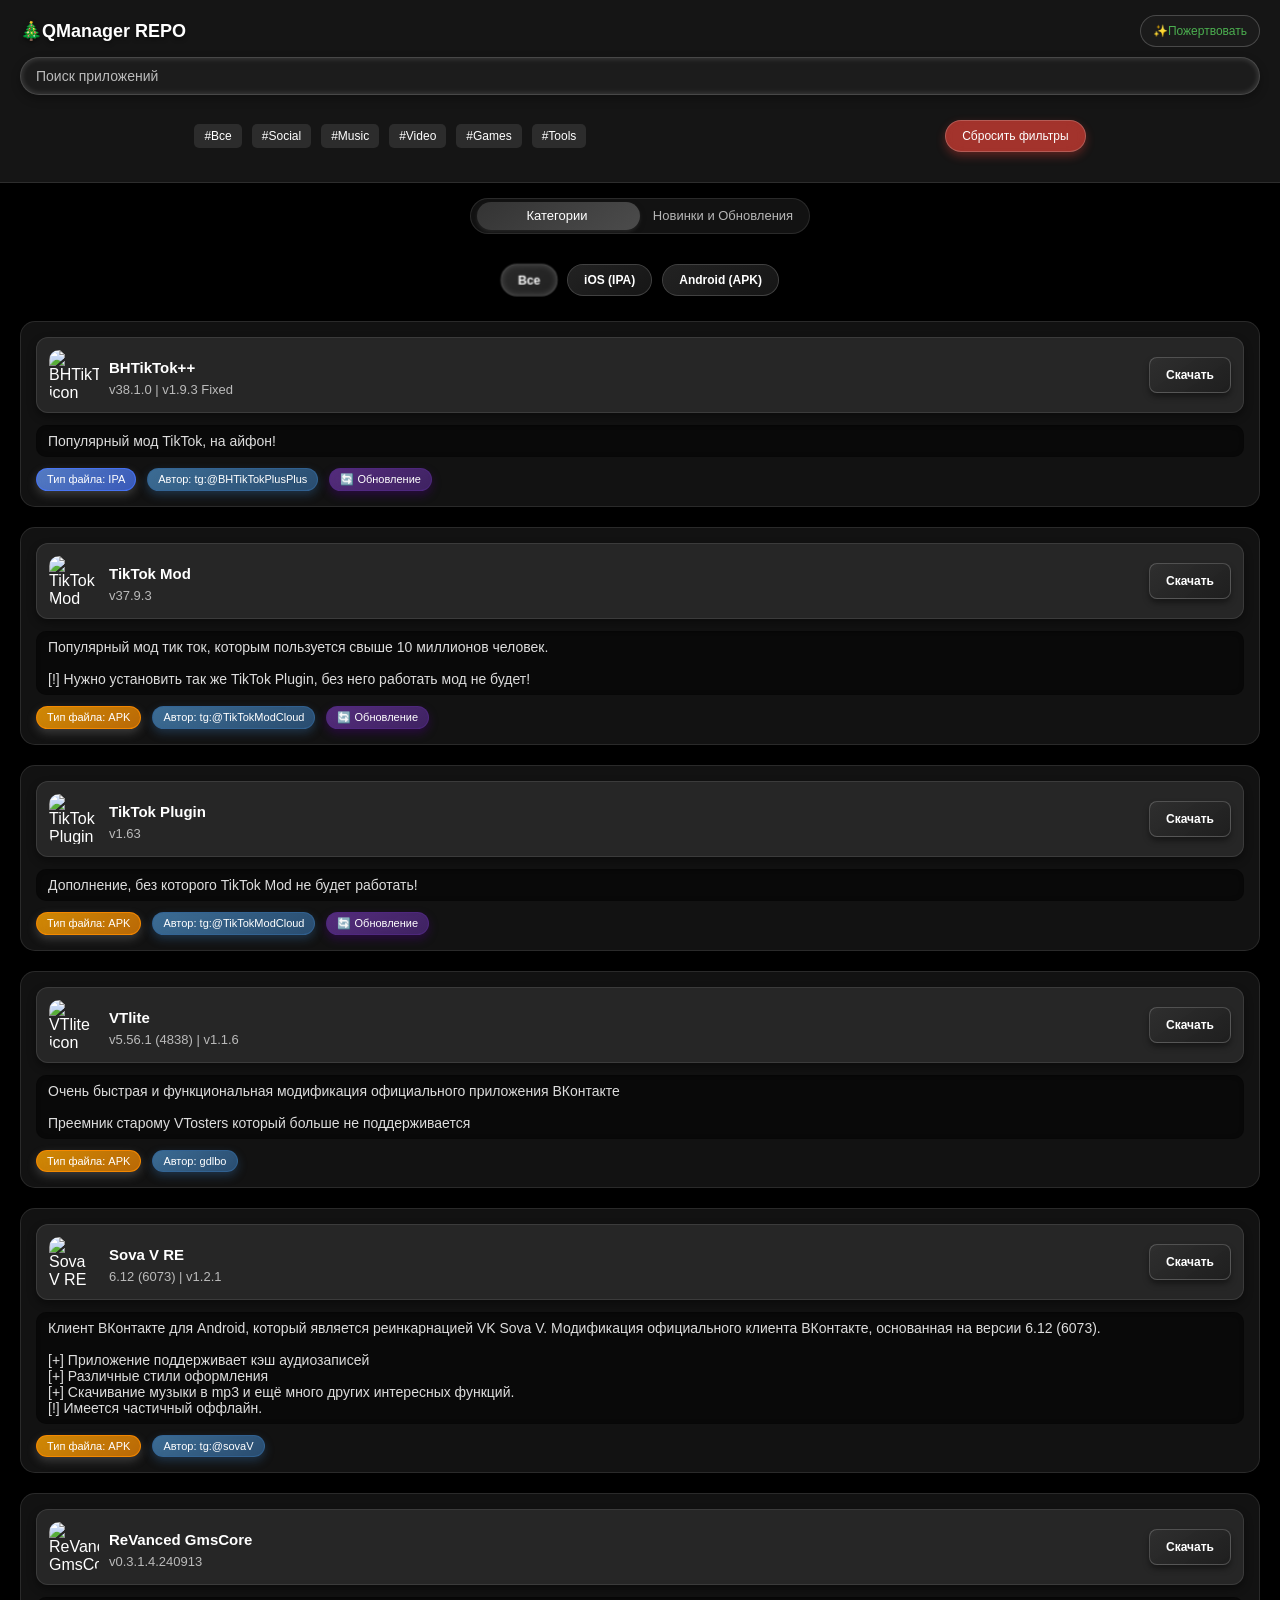
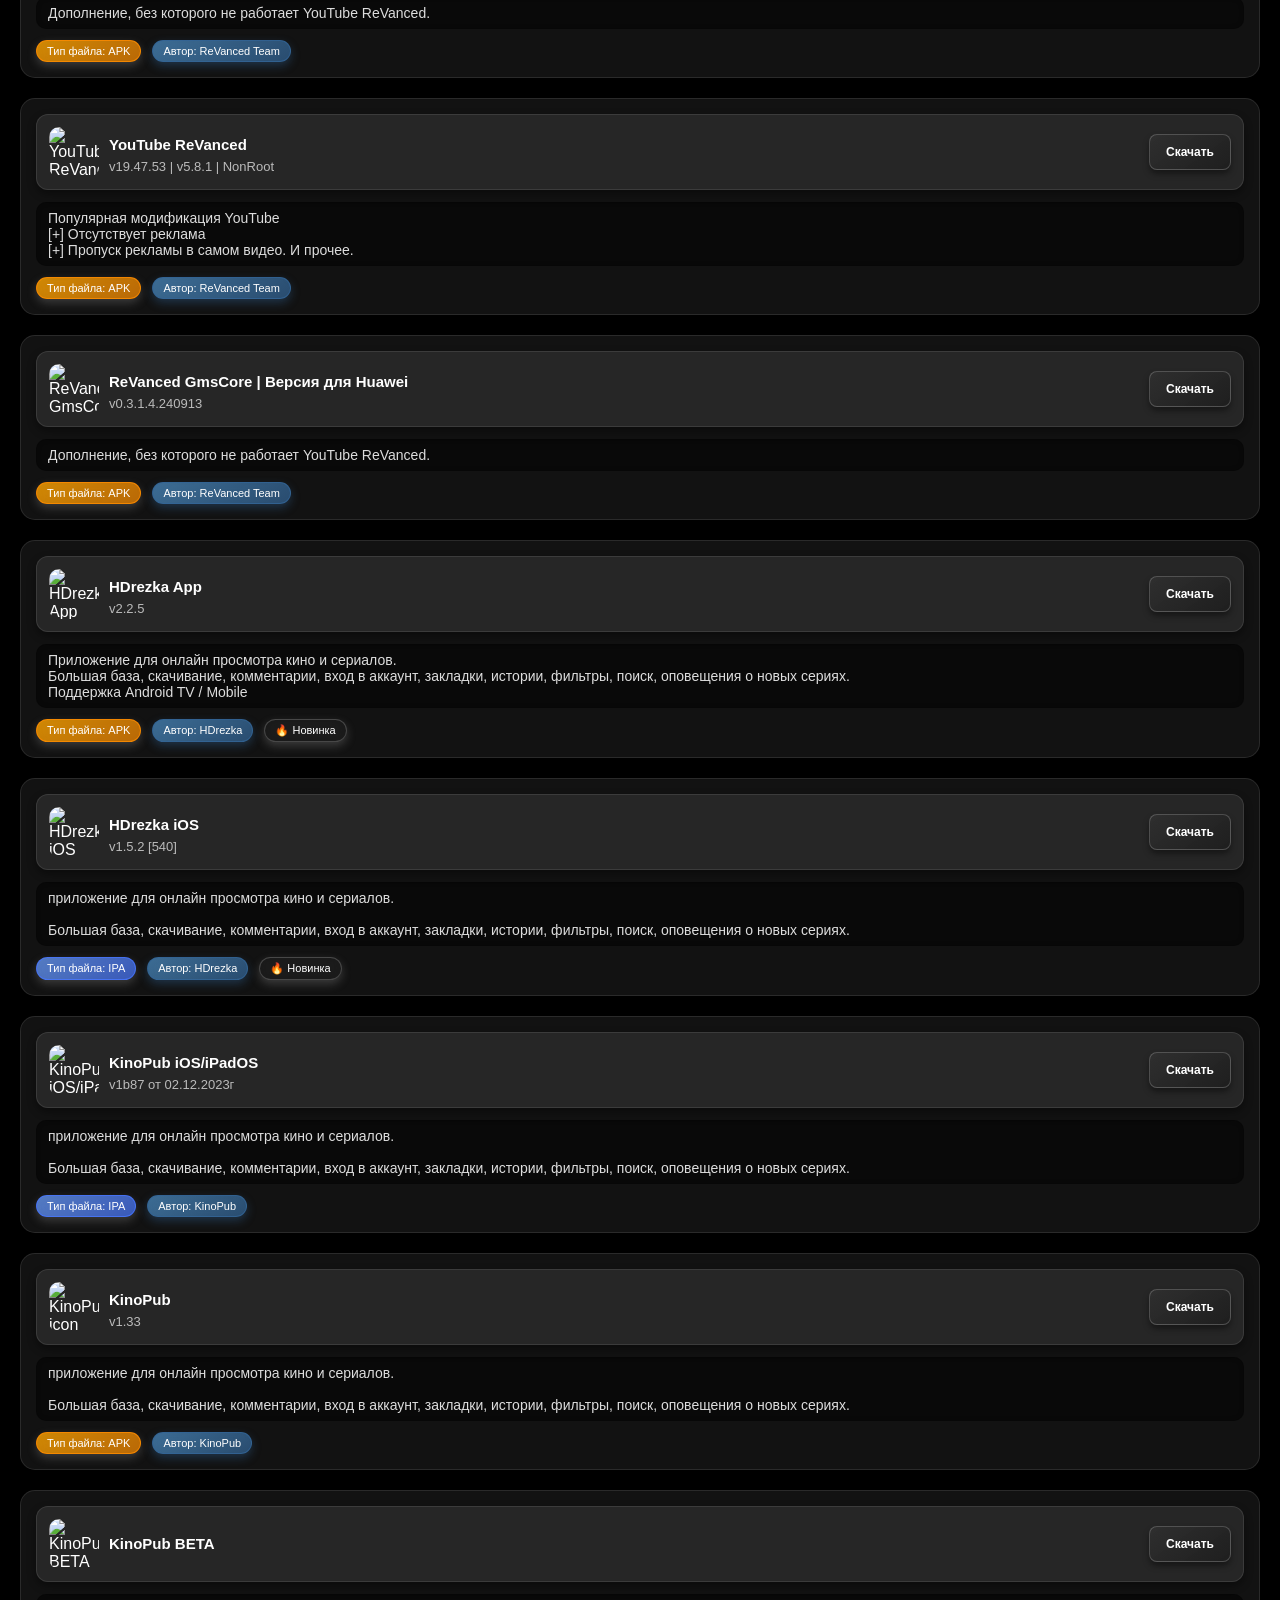
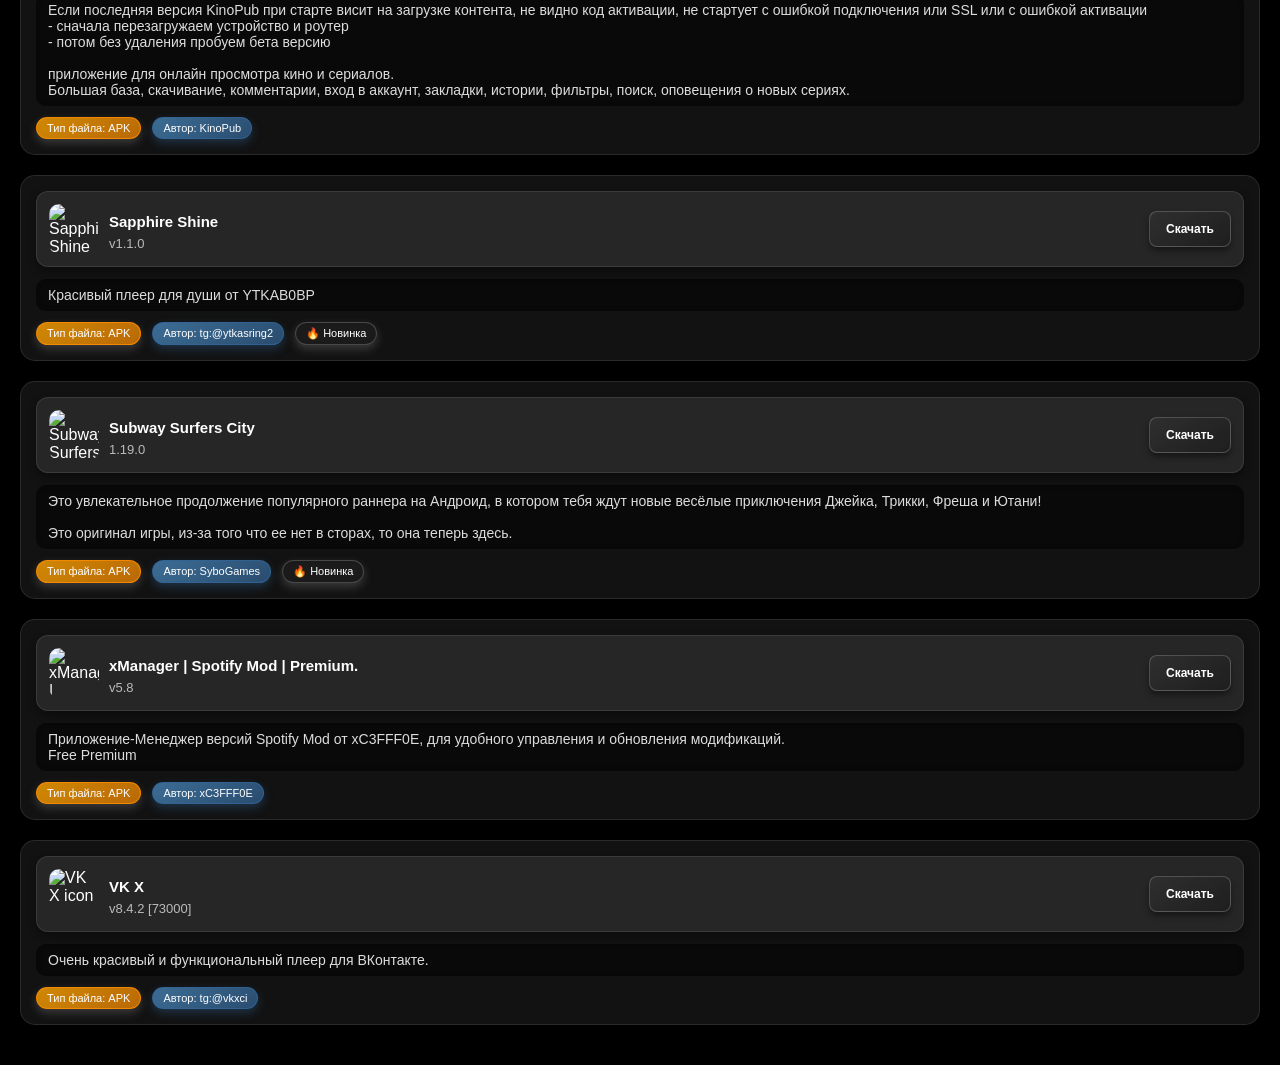
==== index.html @ 3990d8ac "Update index.html" ====
<!DOCTYPE html>
<html lang="ru">
<head>
  <link href="https://fonts.googleapis.com/css2?family=Roboto:wght@400;500;700&display=swap" rel="stylesheet">
  <meta charset="UTF-8">
  <meta name="viewport" content="width=device-width, initial-scale=1.0">
  <title>🎄QManager REPO</title>
  <link rel="stylesheet" href="styles.css">
</head>
<body>
<header> 
  <div class="header">
    <h1>🎄QManager REPO</h1>
    <a href="#" class="donate-link">✨Пожертвовать</a>
  </div>
  
    <div class="header-glow">
    <div class="glow glow-1"></div>
    <div class="glow glow-2"></div>
    <div class="glow glow-3"></div>
  </div>
  
  <div class="header-search">
    <input type="text" id="search-bar" placeholder="Поиск приложений">
    <div id="categories" class="categories">
      <span class="category" data-category="all">#Все</span>
      <span class="category" data-category="Social">#Social</span>
      <span class="category" data-category="Music">#Music</span>
      <span class="category" data-category="Video">#Video</span>
      <span class="category" data-category="Games">#Games</span>
      <span class="category" data-category="Tools">#Tools</span>
    </div>
    <button id="reset-filters" class="reset-btn">Сбросить фильтры</button>
  </div>
  
</header>

  <div class="switch-container">
  <input type="radio" name="toggle" id="categories-toggle" class="toggle-input" checked>
  <label for="categories-toggle" class="toggle-label">Категории</label>
  
  <input type="radio" name="toggle" id="labels-toggle" class="toggle-input">
  <label for="labels-toggle" class="toggle-label">Новинки и Обновления</label>
  
  <div class="toggle-highlight"></div>
</div>

  <div class="filter-buttons">
    <button id="show-all" class="filter-btn active">Все</button>
    <button id="show-ipa" class="filter-btn">iOS (IPA)</button>
    <button id="show-apk" class="filter-btn">Android (APK)</button>
  </div>
  
  <main>
    <section id="app-list" class="app-list">
      <!-- Приложения будут загружаться динамически -->
    </section>
  </main>

  <script src="scripts.js"></script>
</body>
</html>
---- styles.css ----
/* Базовые стили для body */
/* Базовые стили для body */
body {
  font-family: Arial, sans-serif;
  margin: 0;
  min-height: 100vh;
  display: flex;
  flex-direction: column;
  background: #000;
  overflow-x: hidden; /* Убираем горизонтальную прокрутку */
  overflow-y: auto; /* Включаем вертикальную прокрутку */
  position: relative; /* Для позиционирования вспышек */
  color: #fff;
  box-sizing: border-box;
}

/* Универсальный сброс для всех элементов */
* {
  margin: 0;
  padding: 0;
  box-sizing: border-box;
}

.header {
  display: flex;
  justify-content: space-between;
  align-items: center;
  position: relative; /* Для взаимодействия с фоном */
  z-index: 20; /* Убедимся, что кнопка поверх */
}

header {
  position: relative; /* Позволяет вставлять вспышки внутри */
  z-index: 10; /* Поверх вспышек */
  display: flex;
  flex-direction: column;
  gap: 10px;
  background: rgba(30, 30, 30, 0.7); /* Прозрачный темный фон */
  padding: 15px 20px;
  border-bottom: 1px solid rgba(255, 255, 255, 0.1);
  backdrop-filter: blur(12px);
  -webkit-backdrop-filter: blur(12px);
  box-shadow: 0 4px 8px rgba(0, 0, 0, 0.3);
  width: 100%;
  position: sticky;
  top: 0;
  box-sizing: border-box;
}

.header-glow {
  position: absolute;
  top: 0;
  left: 0;
  right: 0;
  bottom: 0;
  z-index: 10; /* Вспышки под контентом */
  overflow: hidden;
  pointer-events: none; /* Вспышки не мешают кликам */
}

/* Вспышки */
@keyframes glowEffect {
  0% {
    opacity: 0;
    transform: scale(0.8);
    background-color: rgba(30, 60, 100, 0.5);
  }
  25% {
    opacity: 0.6;
    transform: scale(1.2);
    background-color: rgba(100, 50, 150, 0.6);
  }
  50% {
    opacity: 0.8;
    transform: scale(1.5);
    background-color: rgba(50, 150, 100, 0.7);
  }
  75% {
    opacity: 0.4;
    transform: scale(1.8);
    background-color: rgba(150, 50, 50, 0.6);
  }
  100% {
    opacity: 0;
    transform: scale(2);
    background-color: rgba(30, 60, 100, 0.5);
  }
}

.glow {
  position: absolute;
  width: 300px;
  height: 300px;
  border-radius: 50%;
  animation: glowEffect 30s infinite alternate;
  filter: blur(50px);
  pointer-events: none; /* Не мешаем кликам */
}

.glow-1 {
  top: 10%;
  left: 20%;
  animation-delay: 0s;
}

.glow-2 {
  top: 50%;
  left: 60%;
  animation-delay: 10s;
}

.glow-3 {
  top: 70%;
  left: 30%;
  animation-delay: 20s;
}

/* Адаптация для телефонов */
@media (max-width: 768px) {
  .glow {
    width: 200px;
    height: 200px;
    filter: blur(30px);
  }
}

h1 {
  font-size: 18px;
  font-weight: bold;
  color: #fff;
  margin: 0;
  text-shadow: 0 2px 4px rgba(0, 0, 0, 0.5);
  display: flex;
  align-items: center;
  gap: 10px;
}

.donate-link {
  color: #4caf50; /* Зеленый акцент */
  text-decoration: none;
  font-size: 12px;
  padding: 8px 12px;
  border: 1px solid rgba(255, 255, 255, 0.2); /* Прозрачная граница */
  border-radius: 20px;
  background: rgba(30, 30, 30, 0.7); /* Прозрачность кнопки */
  transition: background 0.3s ease, transform 0.2s ease;
  z-index: 30; /* Гарантируем, что она поверх вспышек */
  position: relative; /* Убираем проблемы с наложением */
  cursor: pointer; /* Гарантируем отображение курсора */
  pointer-events: auto; /* Обеспечиваем кликабельность */
}

.donate-link:hover {
  background: rgba(50, 50, 50, 0.8); /* Подсветка при наведении */
  transform: scale(1.05); /* Лёгкое увеличение */
  color: #fff;
}

.header-search {
  display: flex;
  gap: 10px; /* Расстояние между элементами */
  align-items: center; /* Центрируем элементы по вертикали */
  flex-wrap: wrap; /* Разрешаем перенос элементов, если экран узкий */
}

#search-bar {
  width: 100%; /* Растягивается на всю ширину */
  padding: 10px 15px; /* Размеры */
  font-size: 14px;
  color: #fff;
  border: 1px solid rgba(255, 255, 255, 0.2); /* Полупрозрачная граница */
  border-radius: 20px; /* Закругленные углы */
  background: rgba(30, 30, 30, 0.6); /* Темное стекло */
  backdrop-filter: blur(10px); /* Эффект размытия */
  -webkit-backdrop-filter: blur(10px); /* Для Safari */
  box-shadow: inset 0 0 6px rgba(255, 255, 255, 0.2), 0 4px 10px rgba(0, 0, 0, 0.3); /* Внутренние и внешние тени */
  outline: none; /* Убираем рамку при фокусе */
  transition: all 0.3s ease; /* Плавные переходы */
}

#search-bar:focus {
  background: rgba(50, 50, 50, 0.7); /* Более яркий фон */
  box-shadow: 0 6px 12px rgba(0, 0, 0, 0.4);
}

#search-bar::placeholder {
  color: rgba(255, 255, 255, 0.7); /* Цвет подсказки */
}

.reset-btn {
  display: block;
  margin: 15px auto; /* Центрирование */
  padding: 8px 16px;
  font-size: 12px;
  color: #fff;
  border: 1px solid rgba(255, 255, 255, 0.2); /* Полупрозрачная граница */
  border-radius: 20px;
  background: rgba(255, 69, 58, 0.6); /* Красный стеклянный фон */
  backdrop-filter: blur(10px); /* Эффект размытия */
  -webkit-backdrop-filter: blur(10px);
  box-shadow: 0 4px 10px rgba(255, 69, 58, 0.3); /* Красная тень */
  cursor: pointer;
  transition: all 0.3s ease;
}

.reset-btn:hover {
  background: rgba(255, 69, 58, 0.8); /* Ярче при наведении */
  box-shadow: 0 6px 12px rgba(255, 69, 58, 0.4);
}

.filter-buttons {
  display: flex;
  justify-content: center;
  gap: 10px; /* Расстояние между кнопками */
  margin-top: 15px; /* Отступ сверху */
}

.filter-btn {
  display: inline-flex;
  align-items: center;
  justify-content: center;
  padding: 8px 16px; /* Размеры */
  font-size: 12px;
  font-weight: bold;
  color: #fff;
  border: 1px solid rgba(255, 255, 255, 0.2); /* Полупрозрачная граница */
  border-radius: 20px;
  background: rgba(30, 30, 30, 0.6); /* Темное стекло */
  backdrop-filter: blur(10px); /* Размытие */
  -webkit-backdrop-filter: blur(10px); /* Для Safari */
  box-shadow: 0 4px 10px rgba(0, 0, 0, 0.3); /* Легкая тень */
  transition: all 0.3s ease; /* Плавный переход */
}

.filter-btn::before {
  content: '';
  position: absolute;
  inset: 0;
  border-radius: 20px;
  background: linear-gradient(145deg, rgba(50, 50, 50, 0.5), rgba(30, 30, 30, 0.3));
  z-index: -1; /* Под кнопкой */
  transition: background 0.3s ease;
}

.filter-btn:hover::before {
  background: linear-gradient(145deg, rgba(70, 70, 70, 0.8), rgba(50, 50, 50, 0.6));
}

.filter-btn:hover {
  background: rgba(50, 50, 50, 0.8); /* Светлее при наведении */
  box-shadow: 0 6px 12px rgba(0, 0, 0, 0.4);
}

.filter-btn.active {
  background: rgba(50, 50, 50, 0.7); /* Более заметный фон для активной кнопки */
  box-shadow: inset 0 0 6px rgba(255, 255, 255, 0.3), 0 4px 10px rgba(0, 0, 0, 0.4);
  transform: scale(1.02);
}

.categories {
  display: flex;
  flex-wrap: wrap;
  gap: 10px;
  margin: 10px auto;
  justify-content: center; /* Центрируем категории */
}

.categories span {
  background-color: #2c2c2c;
  padding: 5px 10px;
  border-radius: 5px;
  font-size: 12px;
  cursor: pointer;
}

.categories span.active {
  background-color: #4caf50;
}

.app-list {
  margin-top: 5px;
  padding: 20px;
}

/* Общий стиль для анимации появления */
@keyframes fadeIn {
  from {
    opacity: 0;
    transform: translateY(20px); /* Эффект подъёма */
  }
  to {
    opacity: 1;
    transform: translateY(0);
  }
}

/* Светлая стеклянная подложка */
.glass-container {
  display: flex;
  align-items: center;
  padding: 12px; /* Внутренние отступы */
  border-radius: 12px; /* Скругленные углы */
  background: rgba(40, 40, 40, 0.9); /* Темно-серый цвет с небольшой прозрачностью */
  backdrop-filter: blur(10px); /* Эффект стекла */
  -webkit-backdrop-filter: blur(10px); /* Для Safari */
  box-shadow: 0 4px 8px rgba(0, 0, 0, 0.4); /* Легкая объемная тень */
  border: 1px solid rgba(255, 255, 255, 0.1); /* Полупрозрачная граница */
  margin-bottom: 12px; /* Отступ между карточками */
  justify-content: space-between; /* Разделяем элементы */
  transition: background 0.3s ease, transform 0.3s ease; /* Анимация */
}


/* Контейнер для текста (заголовок и версия) */
.glass-text-container {
  display: flex;
  flex-direction: column; /* Текст располагается вертикально */
  justify-content: flex-start; /* Текст выравнивается ближе к верхнему краю */
  margin-left: 10px; /* Отступ от иконки */
  flex: 1; /* Занимает оставшееся пространство */
  margin-top: 5px; /* Добавляем отступ сверху, чтобы опустить текст */
}

/* Применяем анимацию ко всем приложениям при загрузке */
.app {
  animation: fadeIn 0.5s ease-in-out;
  animation-fill-mode: both; /* Сохраняем конечное состояние */
  background: rgba(30, 30, 30, 0.6); /* Полупрозрачное темное стекло */
  border-radius: 15px; /* Скругленные углы */
  box-shadow: 0 4px 8px rgba(0, 0, 0, 0.4); /* Легкая тень */
  padding: 15px;
  margin-bottom: 20px;
  border: 1px solid rgba(255, 255, 255, 0.1); /* Тонкая полупрозрачная граница */
  backdrop-filter: blur(8px); /* Эффект стекла */
  -webkit-backdrop-filter: blur(8px); /* Для Safari */
  transition: transform 0.3s ease, box-shadow 0.3s ease; /* Плавная анимация */
}

/* Карточка приложения */
.app {
  background: rgba(30, 30, 30, 0.6); /* Полупрозрачное темное стекло */
  border-radius: 15px; /* Скругленные углы */
  box-shadow: 0 4px 8px rgba(0, 0, 0, 0.4); /* Легкая тень */
  padding: 15px;
  margin-bottom: 20px;
  border: 1px solid rgba(255, 255, 255, 0.1); /* Тонкая полупрозрачная граница */
  backdrop-filter: blur(8px); /* Эффект стекла */
  -webkit-backdrop-filter: blur(8px); /* Для Safari */
  transition: transform 0.3s ease, box-shadow 0.3s ease; /* Плавная анимация */
}

/* Эффект при наведении */
.app:hover {
  transform: translateY(-2px); /* Легкий подъем */
  box-shadow: 0 6px 12px rgba(0, 0, 0, 0.6); /* Усиленная тень */
}

/* Контейнер для заголовка и иконки */
.app-header {
  display: flex;
  align-items: center; /* Центрируем элементы по вертикали */
  justify-content: flex-start; /* Выравниваем элементы слева */
  gap: 10px; /* Расстояние между элементами */
  margin-bottom: 10px;
}

/* Анимация для категорий */
.categories span {
  animation: slideIn 0.4s ease-in-out;
  animation-fill-mode: both;
}

/* Иконка приложения */
.glass-container img {
  width: 50px;
  height: 50px;
  border-radius: 10px; /* Скругление углов */
  object-fit: cover; /* Убедиться, что изображение не искажено */
}

/* Иконка приложения */
.app img {
  width: 50px;
  height: 50px;
  border-radius: 10px; /* Скругление углов */
  margin: 0; /* Убираем ненужные отступы */
  object-fit: cover; /* Убедиться, что изображение не искажено */
}

.glass-text-container h2 {
  font-size: 15px; /* Размер заголовка */
  font-weight: bold; /* Жирный текст */
  margin: 0; /* Убираем лишние отступы */
  color: #fff; /* Белый цвет текста */
  line-height: 1.2; /* Уменьшаем межстрочный интервал */
}

.app-details {
  flex-grow: 1; /* Занимает оставшееся пространство */
  display: flex;
  flex-direction: column; /* Элементы внутри выстраиваются вертикально */
}

/* Заголовок приложения */
.app-details h2 {
  text-shadow: 0 2px 4px rgba(0, 0, 0, 0.5); /* Легкая тень текста */
  color: #fff; /* Белый цвет */
  font-size: 18px; /* Чуть больше текста */
  margin-bottom: 5px;
}

/* Версия приложения */
.glass-text-container .version {
  font-size: 13px; /* Размер текста версии */
  color: #bbb; /* Приглушенный цвет */
  margin: 0; /* Убираем лишние отступы */
  margin-top: 5px; /* Небольшой отступ между названием и версией */
}

/* Подложка только для описания */
.app-description {
  background: rgba(0, 0, 0, 0.5); /* Темное стекло */
  padding: 8px 12px;
  border-radius: 10px;
  font-size: 14px;
  color: #ddd;
  box-shadow: inset 0 0 5px rgba(0, 0, 0, 0.3); /* Внутренняя тень */
  white-space: pre-line; /* Поддержка переноса строк */
}

/* Кнопка "Скачать" */
.download-btn {
  background: linear-gradient(145deg, rgba(50, 50, 50, 0.8), rgba(30, 30, 30, 0.9)); /* Темное стекло */
  border: 1px solid rgba(255, 255, 255, 0.2); /* Полупрозрачная граница */
  border-radius: 8px;
  color: #fff;
  font-size: 12px;
  padding: 10px 16px;
  font-weight: bold;
  cursor: pointer;
  transition: background 0.3s ease, transform 0.2s ease;
  box-shadow: 0 4px 6px rgba(0, 0, 0, 0.4);
  height: auto; /* Чтобы кнопка не "прыгала" */
  flex-shrink: 0; /* Кнопка не сжимается */
}

.download-btn:hover {
  background: linear-gradient(145deg, rgba(70, 70, 70, 0.9), rgba(50, 50, 50, 1));
  transform: scale(1.05);
  box-shadow: 0 6px 10px rgba(0, 0, 0, 0.6);
}

/* Анимация для карточек при их появлении */
@keyframes slideIn {
  from {
    opacity: 0;
    transform: translateX(-10px); /* Эффект сдвига */
  }
  to {
    opacity: 1;
    transform: translateX(0);
  }
}

.app-meta {
  animation: slideIn 0.3s ease-in-out;
  animation-fill-mode: both; /* Сохраняем конечное состояние */
}

/* Контейнер для карточек */
.app-meta-container {
  display: flex;
  flex-wrap: wrap;
  gap: 6px; /* Расстояние между карточками */
  margin-top: 6px; /* Отступ сверху */
}

/* Общие стили для карточек */
.app-meta {
  display: inline-block;
  padding: 4px 10px; /* Увеличенные отступы для читаемости */
  border-radius: 12px; /* Закругленные углы */
  font-size: 11px; /* Легко читаемый размер текста */
  color: #fff; /* Белый текст */
  margin: 5px 5px 0 0; /* Расстояние между карточками */
  text-align: center;
  border: 1px solid rgba(255, 255, 255, 0.2); /* Полупрозрачная граница */
  background: rgba(30, 30, 30, 0.6); /* Темное стекло */
  backdrop-filter: blur(8px); /* Эффект размытия */
  -webkit-backdrop-filter: blur(8px); /* Для Safari */
  box-shadow: 0 4px 10px rgba(255, 255, 255, 0.2), 0 4px 8px rgba(0, 0, 0, 0.4); /* Легкое свечение и тень */
  transition: transform 0.3s ease, box-shadow 0.3s ease; /* Плавные анимации */
  text-transform: none; /* Убираем капс */
}

.app-meta:hover {
  transform: translateY(-2px); /* Легкое поднятие */
  box-shadow: 0 6px 12px rgba(255, 255, 255, 0.4); /* Усиленное свечение */
  cursor: pointer; /* Указатель мыши */
}

/* Стиль для "Тип файла: IPA" */
.app-meta.app-type.ipa {
  background: linear-gradient(145deg, rgba(100, 149, 237, 0.8), rgba(72, 118, 255, 0.7)); /* Нежно-голубой */
  border-color: rgba(72, 118, 255, 0.8);
}

/* Стиль для "Тип файла: APK" */
.app-meta.app-type.apk {
  background: linear-gradient(145deg, rgba(255, 165, 0, 0.8), rgba(255, 140, 0, 0.7)); /* Оранжевый */
  border-color: rgba(255, 140, 0, 0.8);
}

/* Стиль для "Автор" */
.app-meta.app-author {
  background: linear-gradient(145deg, rgba(70, 130, 180, 0.8), rgba(50, 100, 150, 0.7)); /* Голубой стиль */
  border-color: rgba(50, 100, 150, 0.8);
  box-shadow: 0 4px 10px rgba(50, 100, 150, 0.4); /* Легкая голубая тень */
}

.app-meta.app-author:hover {
  box-shadow: 0 6px 12px rgba(255, 255, 255, 0.3); /* Слабое свечение */
}

.app-meta.app-author.unknown {
  background: linear-gradient(145deg, rgba(40, 40, 40, 0.8), rgba(20, 20, 20, 0.7)); /* Темный градиент */
  border-color: rgba(60, 60, 60, 0.8);
  color: rgba(200, 200, 200, 0.8); /* Серый текст */
  box-shadow: 0 4px 10px rgba(60, 60, 60, 0.4); /* Легкая темная тень */
}

.app-meta.app-author.unknown:hover {
  box-shadow: 0 6px 12px rgba(255, 255, 255, 0.3); /* Слабое свечение */
}

/* Стиль для "Новинка" */
.app-meta.app-label.update {
  background: linear-gradient(145deg, rgba(138, 43, 226, 0.8), rgba(75, 0, 130, 0.7)); /* Фиолетовый стиль */
  border-color: rgba(75, 0, 130, 0.8);
  box-shadow: 0 4px 10px rgba(75, 0, 130, 0.4); /* Легкая фиолетовая тень */
}

.app-meta.app-label.update:hover {
  box-shadow: 0 6px 12px rgba(255, 255, 255, 0.3); /* Слабое свечение */
}

/* Стиль для "Обновление" */
.app-meta.app-label.update {
  background: linear-gradient(145deg, rgba(100, 50, 150, 0.8), rgba(80, 40, 130, 0.7)); /* Фиолетовый градиент */
  border-color: rgba(80, 40, 130, 0.8);
}

/* Контейнер для заголовка и версии */
.title-container {
  display: flex;
  flex-direction: column; /* Располагаем текст вертикально */
  gap: 5px; /* Расстояние между названием и версией */
}

/* Заголовок приложения */
.title-container h2 {
  font-size: 16px;
  margin: 0; /* Убираем лишние отступы */
  color: #fff;
}

/* Версия приложения */
.title-container .version {
  font-size: 12px;
  color: #bbb; /* Слегка приглушенный цвет */
  margin: 0; /* Убираем отступы */
}

/* Общий контейнер переключателя */
/* Общий контейнер переключателя */
.switch-container {
  position: relative;
  display: flex;
  justify-content: space-between;
  align-items: center;
  width: 340px;
  height: 36px;
  background: rgba(20, 20, 20, 0.9); /* Темный стеклянный фон */
  backdrop-filter: blur(12px); /* Размытие */
  border-radius: 20px;
  padding: 3px;
  border: 1px solid rgba(255, 255, 255, 0.1); /* Легкая полупрозрачная граница */
  box-shadow: 0 4px 6px rgba(0, 0, 0, 0.4); /* Сдержанная тень */
  margin: 15px auto;
  overflow: hidden;
}

/* Радио-кнопки скрыты */
.toggle-input {
  display: none;
}

/* Метки для опций */
.toggle-label {
  flex: 1;
  text-align: center;
  font-size: 13px;
  font-weight: 500;
  line-height: 32px;
  cursor: pointer;
  color: rgba(200, 200, 200, 0.9); /* Мягкий серый цвет текста */
  z-index: 2;
  position: relative;
  white-space: nowrap;
  overflow: hidden;
  text-overflow: ellipsis;
  transition: color 0.3s ease;
  padding: 0 10px; /* Добавляем отступы */
}

/* Подсветка активной кнопки */
.toggle-highlight {
  position: absolute;
  width: calc(50% - 6px);
  height: calc(100% - 6px);
  background: linear-gradient(145deg, rgba(60, 60, 60, 0.8), rgba(90, 90, 90, 0.8)); /* Градиент серого */
  border-radius: 16px;
  top: 3px;
  left: 3px;
  transform: translateX(0);
  transition: transform 0.3s ease, background 0.3s ease;
  box-shadow: 0 2px 4px rgba(255, 255, 255, 0.1), 0 2px 6px rgba(0, 0, 0, 0.3); /* Мягкое свечение */
}

/* Анимация при переключении */
#categories-toggle:checked ~ .toggle-highlight {
  transform: translateX(3px);
}

#labels-toggle:checked ~ .toggle-highlight {
  transform: translateX(calc(100% + 3px));
}

/* Активный цвет текста */
#categories-toggle:checked + .toggle-label,
#labels-toggle:checked + .toggle-label {
  color: rgba(255, 255, 255, 1); /* Белый текст для активной кнопки */
}
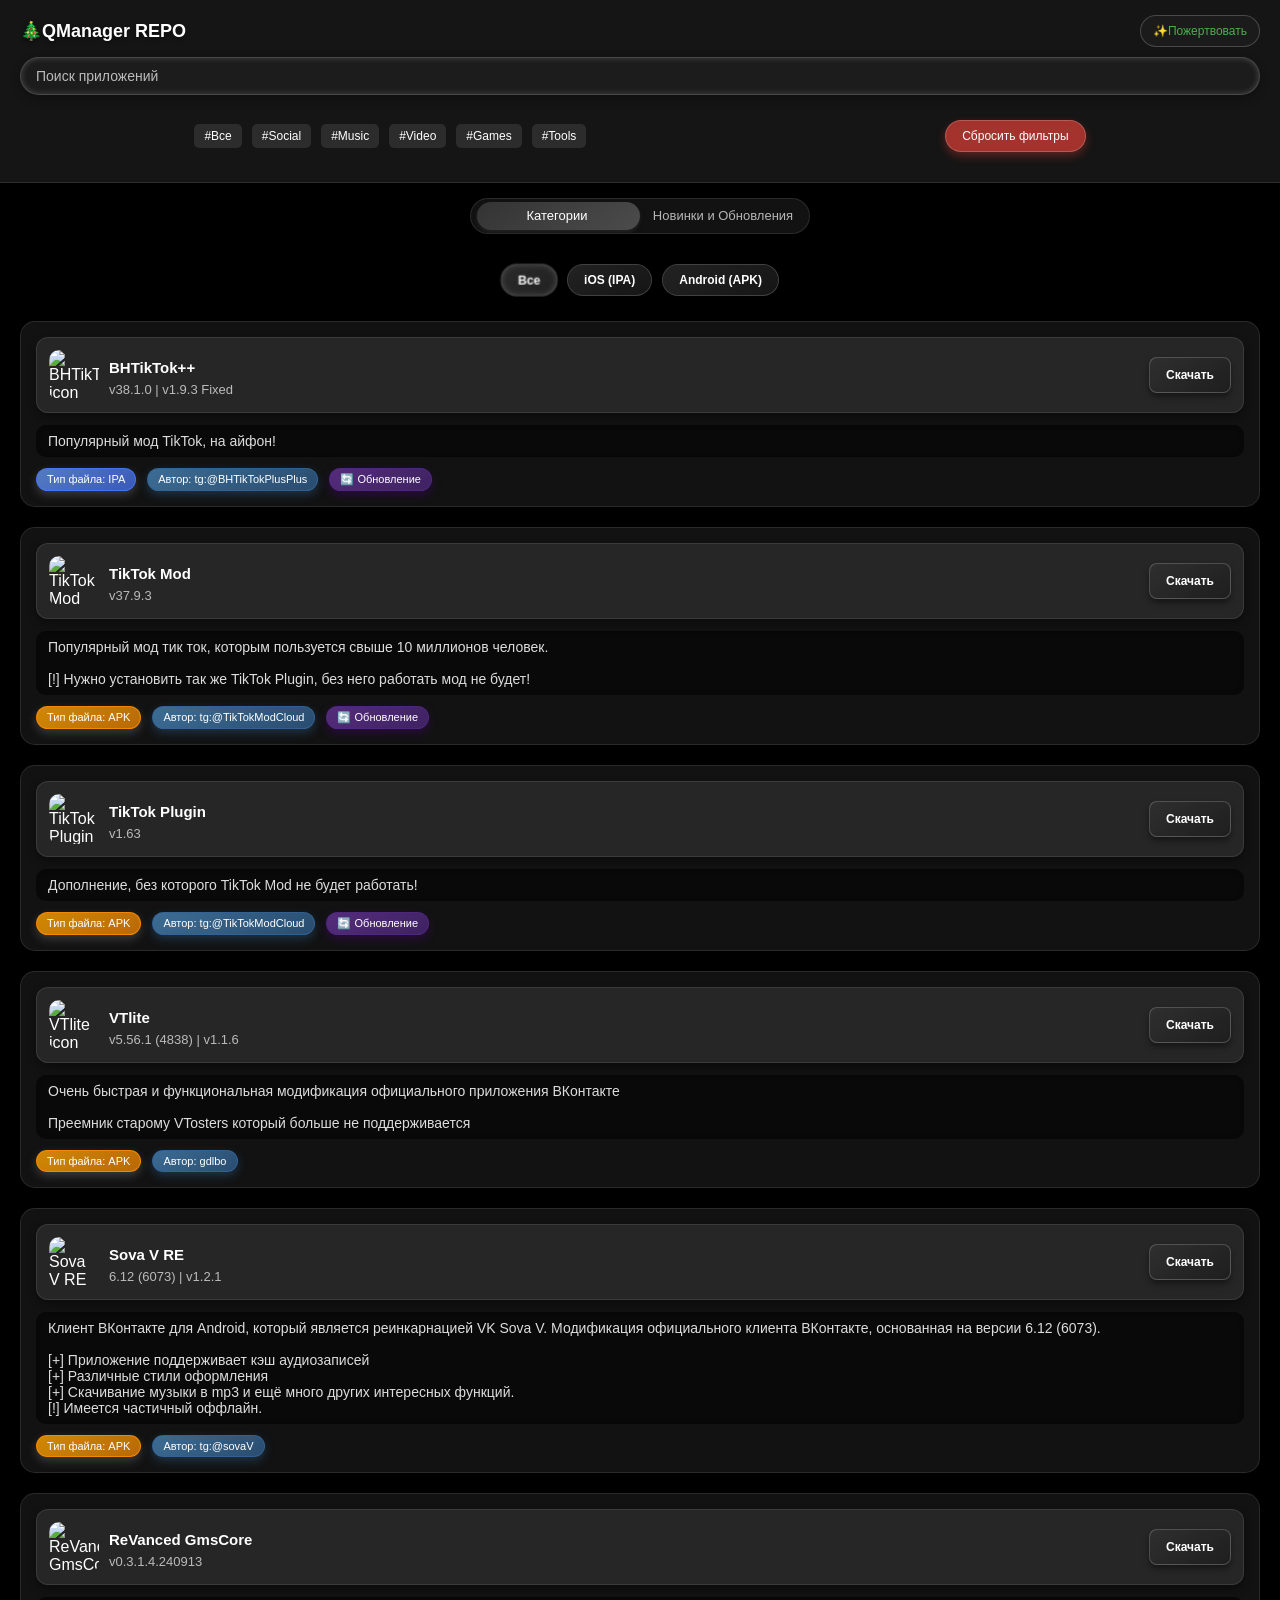
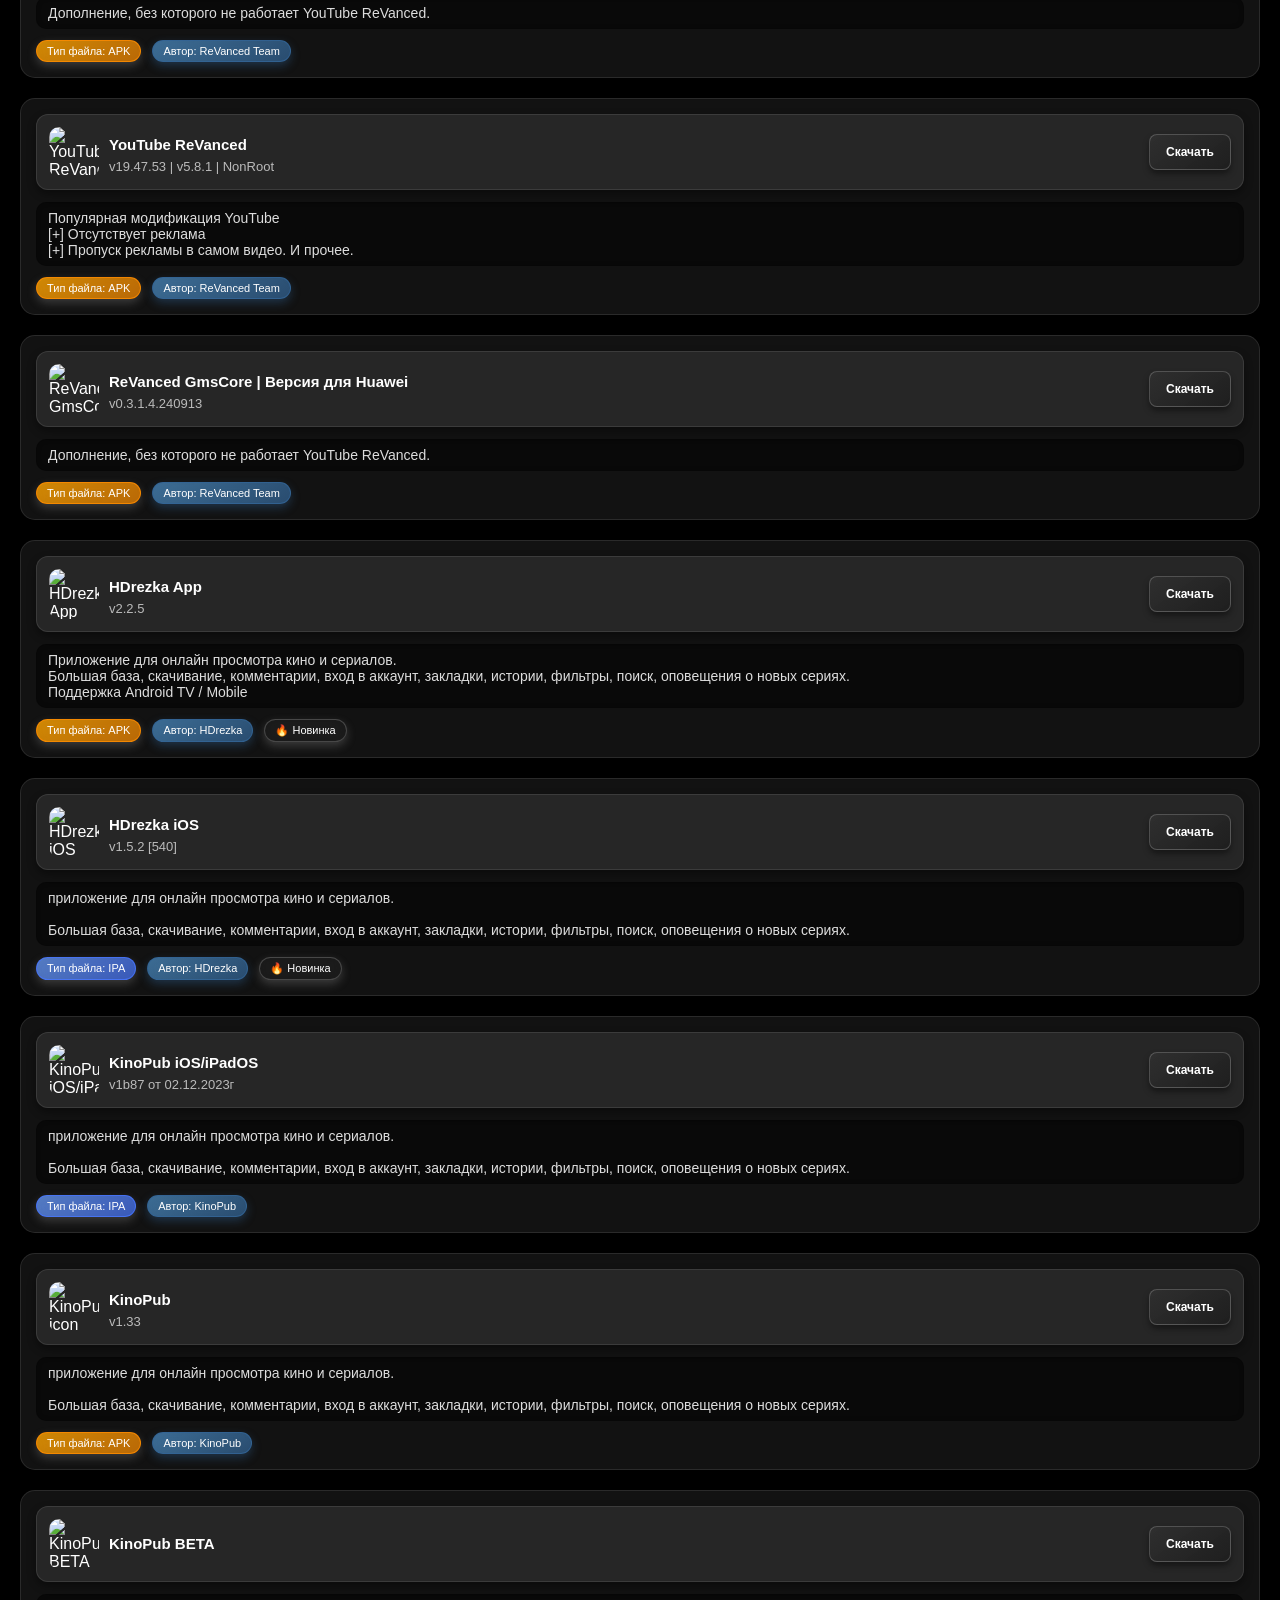
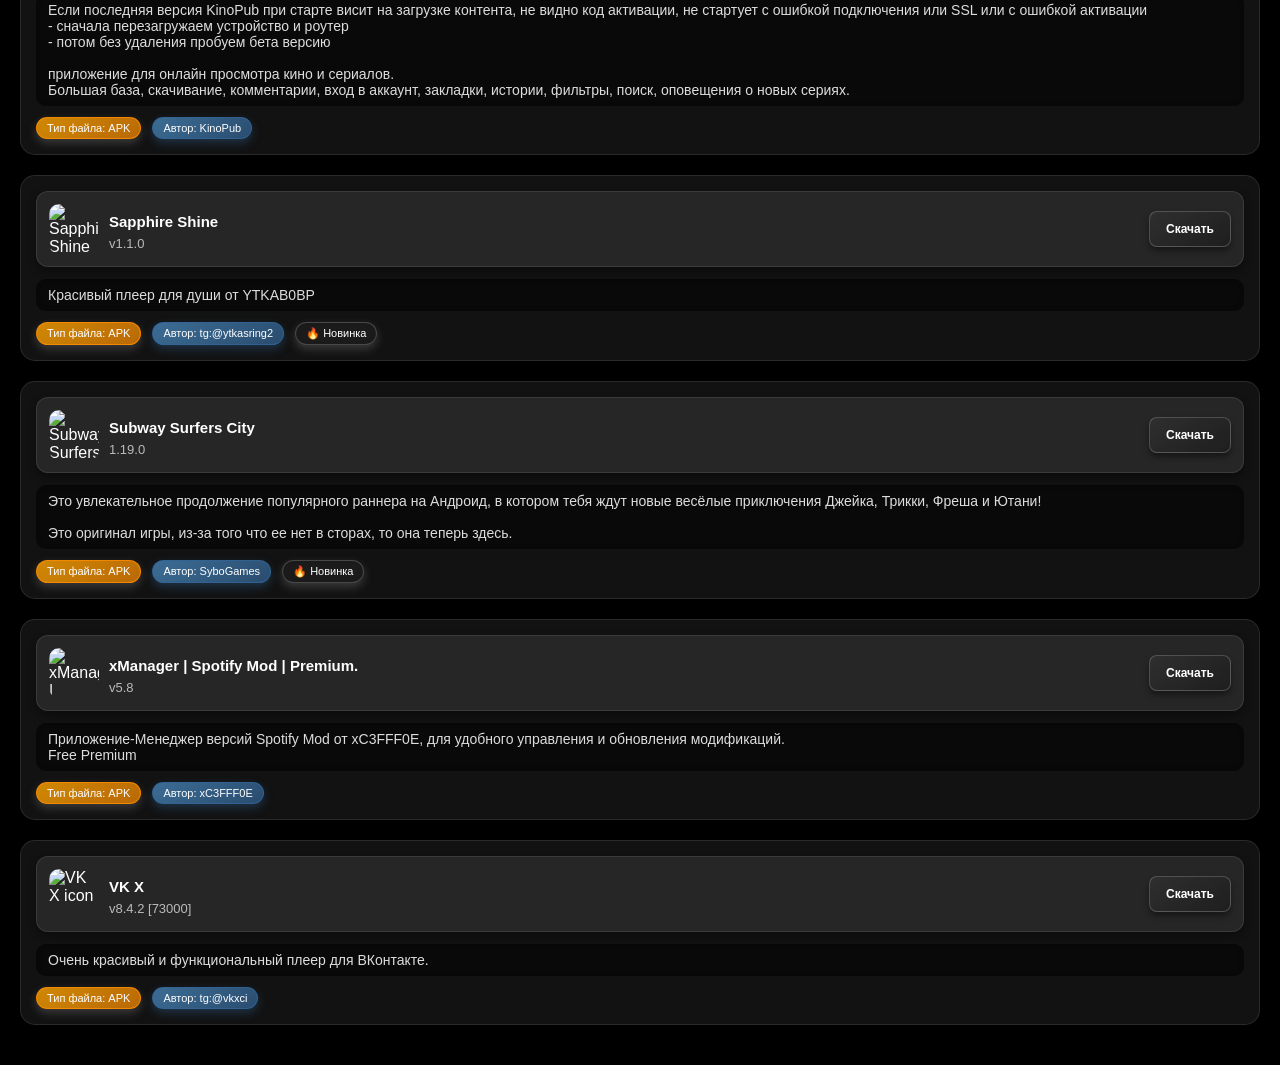
==== commit 9745bb53: "Update index.html" ====
--- a/index.html
+++ b/index.html
@@ -11,7 +11,7 @@
 <header> 
   <div class="header">
     <h1>🎄QManager REPO</h1>
-    <a href="#" class="donate-link">✨Пожертвовать</a>
+    <a href="https://www.tinkoff.ru/rm/r_vIvpdFOaXc.NPaBLNPAMV/GqxgE90957" class="donate-link">✨Пожертвовать</a>
   </div>
   
     <div class="header-glow">
--- a/styles.css
+++ b/styles.css
@@ -51,11 +51,10 @@
   position: absolute;
   top: 0;
   left: 0;
-  right: 0;
-  bottom: 0;
-  z-index: 10; /* Вспышки под контентом */
+  width: 100%;
+  height: 100%;
   overflow: hidden;
-  pointer-events: none; /* Вспышки не мешают кликам */
+  z-index: 0; /* Убедиться, что вспышки находятся за .header */
 }
 
 /* Вспышки */
@@ -89,12 +88,13 @@
 
 .glow {
   position: absolute;
-  width: 300px;
-  height: 300px;
+  width: 400px;
+  height: 400px;
   border-radius: 50%;
   animation: glowEffect 30s infinite alternate;
   filter: blur(50px);
-  pointer-events: none; /* Не мешаем кликам */
+  pointer-events: none; /* Исключаем вспышки из событий */
+  z-index: -1; /* Перемещаем вспышки на задний план */
 }
 
 .glow-1 {
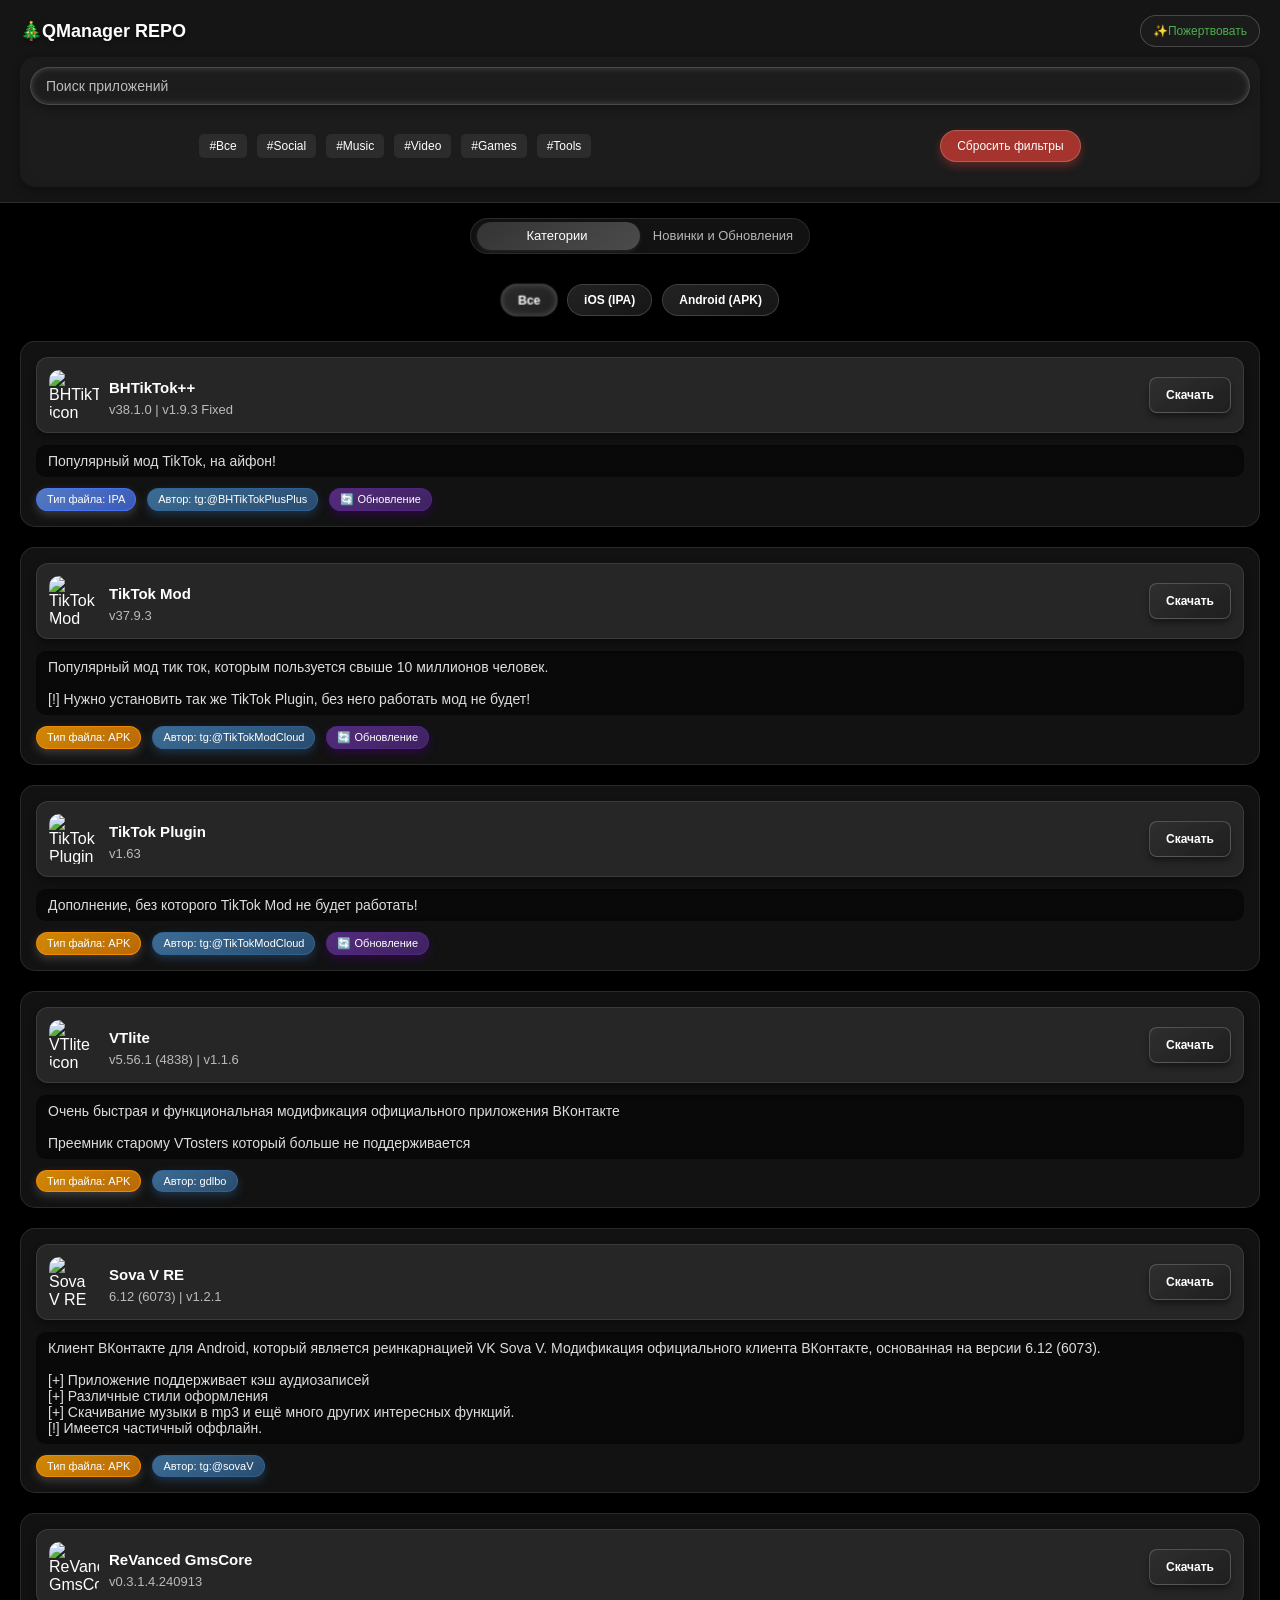
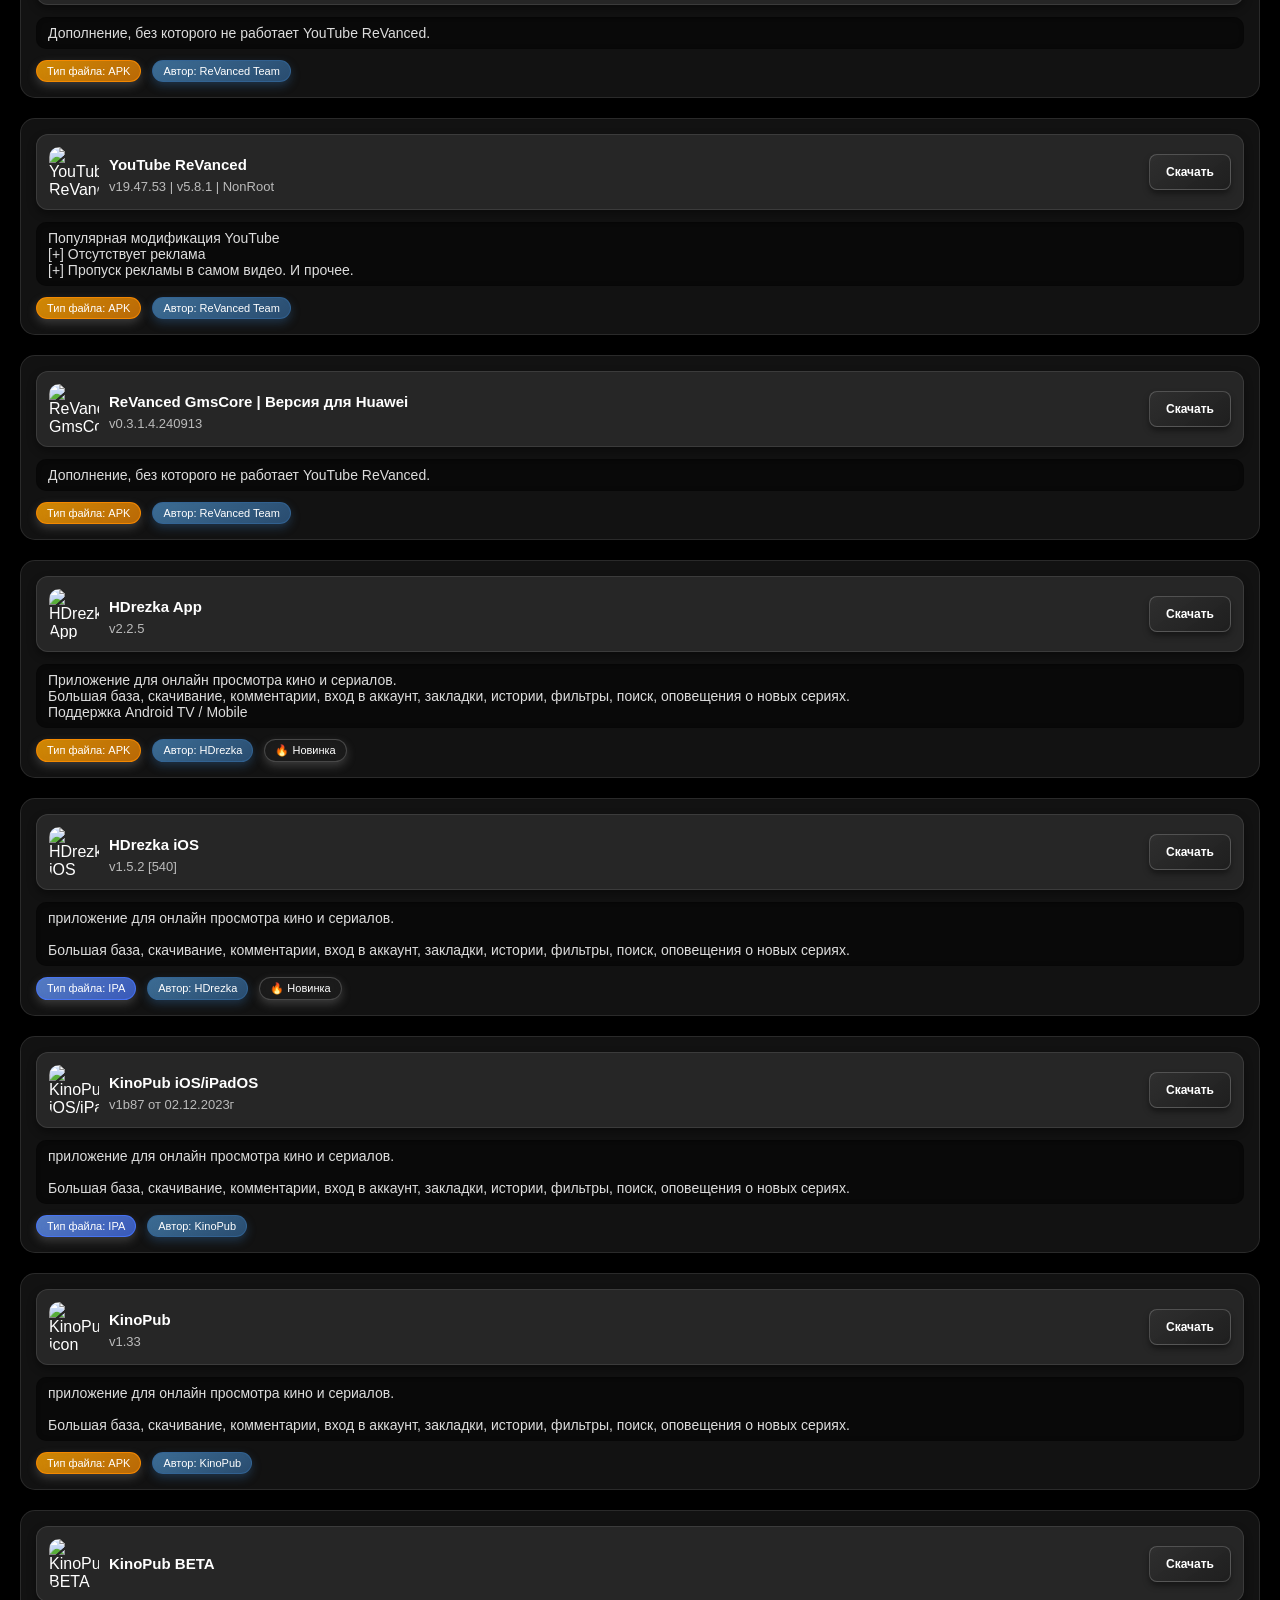
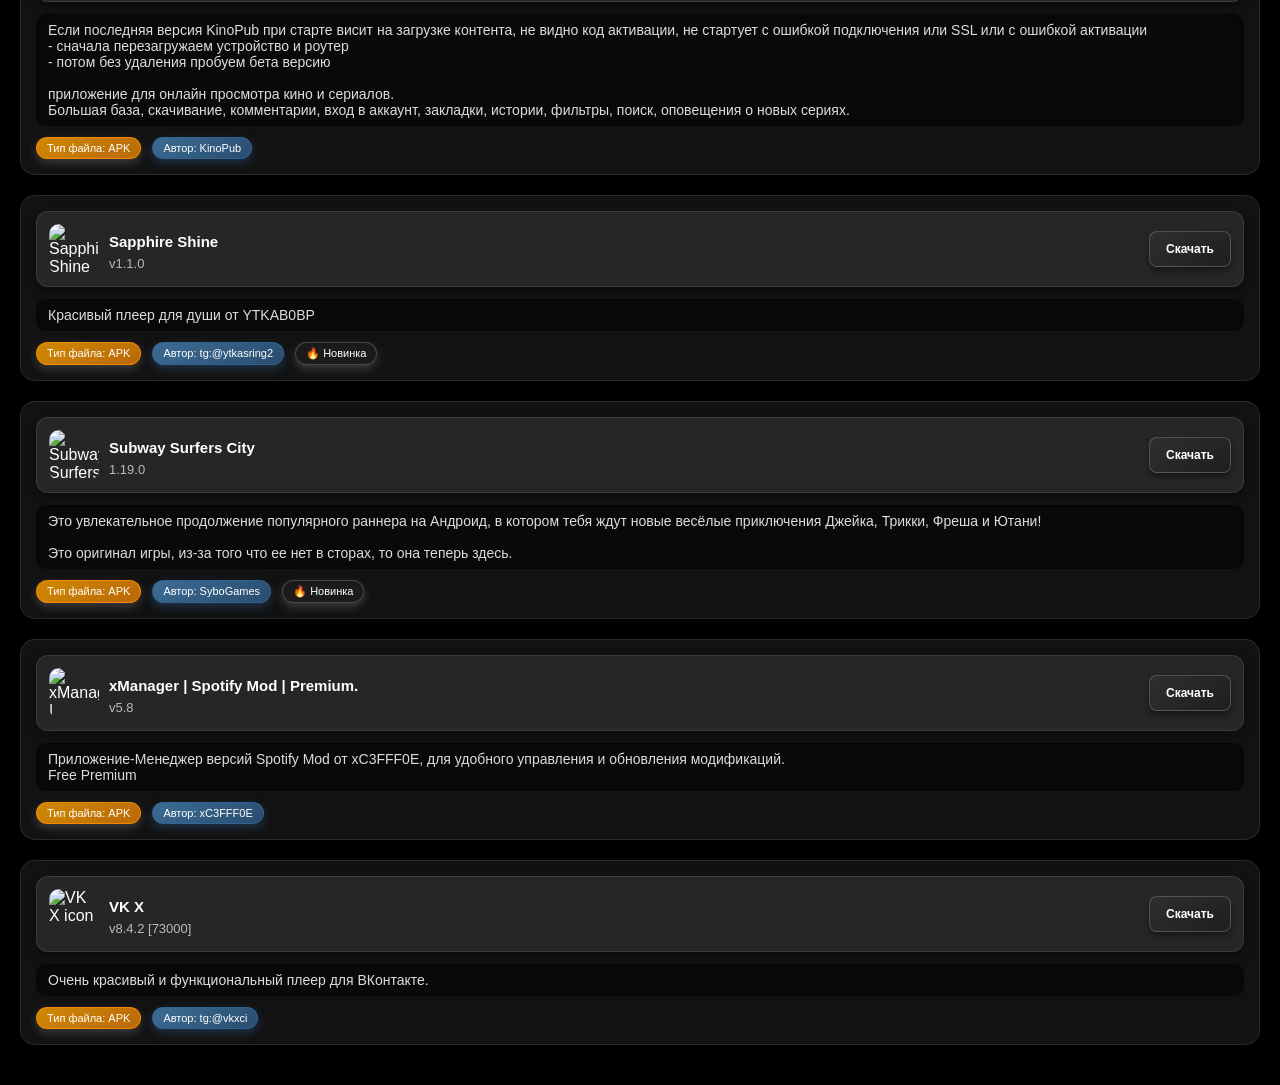
==== commit 51b27660: "Update index.html" ====
--- a/index.html
+++ b/index.html
@@ -13,13 +13,6 @@
     <h1>🎄QManager REPO</h1>
     <a href="https://www.tinkoff.ru/rm/r_vIvpdFOaXc.NPaBLNPAMV/GqxgE90957" class="donate-link">✨Пожертвовать</a>
   </div>
-  
-    <div class="header-glow">
-    <div class="glow glow-1"></div>
-    <div class="glow glow-2"></div>
-    <div class="glow glow-3"></div>
-  </div>
-  
   <div class="header-search">
     <input type="text" id="search-bar" placeholder="Поиск приложений">
     <div id="categories" class="categories">
@@ -31,6 +24,9 @@
       <span class="category" data-category="Tools">#Tools</span>
     </div>
     <button id="reset-filters" class="reset-btn">Сбросить фильтры</button>
+  </div>
+  
+      <div class="header-glow">
   </div>
   
 </header>
--- a/styles.css
+++ b/styles.css
@@ -1,4 +1,3 @@
-/* Базовые стили для body */
 /* Базовые стили для body */
 body {
   font-family: Arial, sans-serif;
@@ -94,25 +93,7 @@
   animation: glowEffect 30s infinite alternate;
   filter: blur(50px);
   pointer-events: none; /* Исключаем вспышки из событий */
-  z-index: -1; /* Перемещаем вспышки на задний план */
-}
-
-.glow-1 {
-  top: 10%;
-  left: 20%;
-  animation-delay: 0s;
-}
-
-.glow-2 {
-  top: 50%;
-  left: 60%;
-  animation-delay: 10s;
-}
-
-.glow-3 {
-  top: 70%;
-  left: 30%;
-  animation-delay: 20s;
+  z-index: -0; /* Перемещаем вспышки на задний план */
 }
 
 /* Адаптация для телефонов */
@@ -136,24 +117,26 @@
 }
 
 .donate-link {
-  color: #4caf50; /* Зеленый акцент */
-  text-decoration: none;
-  font-size: 12px;
-  padding: 8px 12px;
-  border: 1px solid rgba(255, 255, 255, 0.2); /* Прозрачная граница */
-  border-radius: 20px;
-  background: rgba(30, 30, 30, 0.7); /* Прозрачность кнопки */
-  transition: background 0.3s ease, transform 0.2s ease;
-  z-index: 30; /* Гарантируем, что она поверх вспышек */
-  position: relative; /* Убираем проблемы с наложением */
-  cursor: pointer; /* Гарантируем отображение курсора */
-  pointer-events: auto; /* Обеспечиваем кликабельность */
+    color: #4caf50; /* Зеленый акцент */
+    text-decoration: none;
+    font-size: 12px;
+    padding: 8px 12px;
+    border: 1px solid rgba(255, 255, 255, 0.2); /* Полупрозрачная граница */
+    border-radius: 20px;
+    background: rgba(30, 30, 30, 0.4); /* Полупрозрачный фон */
+    transition: background 0.3s ease, transform 0.2s ease, color 0.3s ease;
+    z-index: 100; /* Поверх вспышек */
+    position: relative; /* Контекст для z-index */
+    max-width: fit-content; /* Обрезаем лишнее */
+    backdrop-filter: blur(10px); /* Эффект размытия */
+    -webkit-backdrop-filter: blur(10px); /* Для Safari */
+    pointer-events: auto; /* Сохраняем кликабельность */
 }
 
 .donate-link:hover {
-  background: rgba(50, 50, 50, 0.8); /* Подсветка при наведении */
-  transform: scale(1.05); /* Лёгкое увеличение */
-  color: #fff;
+    background: rgba(50, 50, 50, 0.6); /* Увеличиваем непрозрачность при наведении */
+    transform: scale(1.05); /* Легкое увеличение */
+    color: #fff; /* Белый текст при наведении */
 }
 
 .header-search {
@@ -161,6 +144,18 @@
   gap: 10px; /* Расстояние между элементами */
   align-items: center; /* Центрируем элементы по вертикали */
   flex-wrap: wrap; /* Разрешаем перенос элементов, если экран узкий */
+  background: rgba(30, 30, 30, 0.5); /* Полупрозрачный фон */
+  backdrop-filter: blur(8px); /* Размытие */
+  -webkit-backdrop-filter: blur(8px); /* Для Safari */
+  padding: 10px; /* Внутренние отступы */
+  border-radius: 15px; /* Скруглённые углы */
+  box-shadow: 0 4px 10px rgba(0, 0, 0, 0.3); /* Легкая тень */
+  transition: background 0.3s ease, box-shadow 0.3s ease; /* Плавные переходы */
+}
+
+.header-search:hover {
+  background: rgba(50, 50, 50, 0.7); /* Более яркий фон при наведении */
+  box-shadow: 0 6px 12px rgba(0, 0, 0, 0.4); /* Усиление тени */
 }
 
 #search-bar {
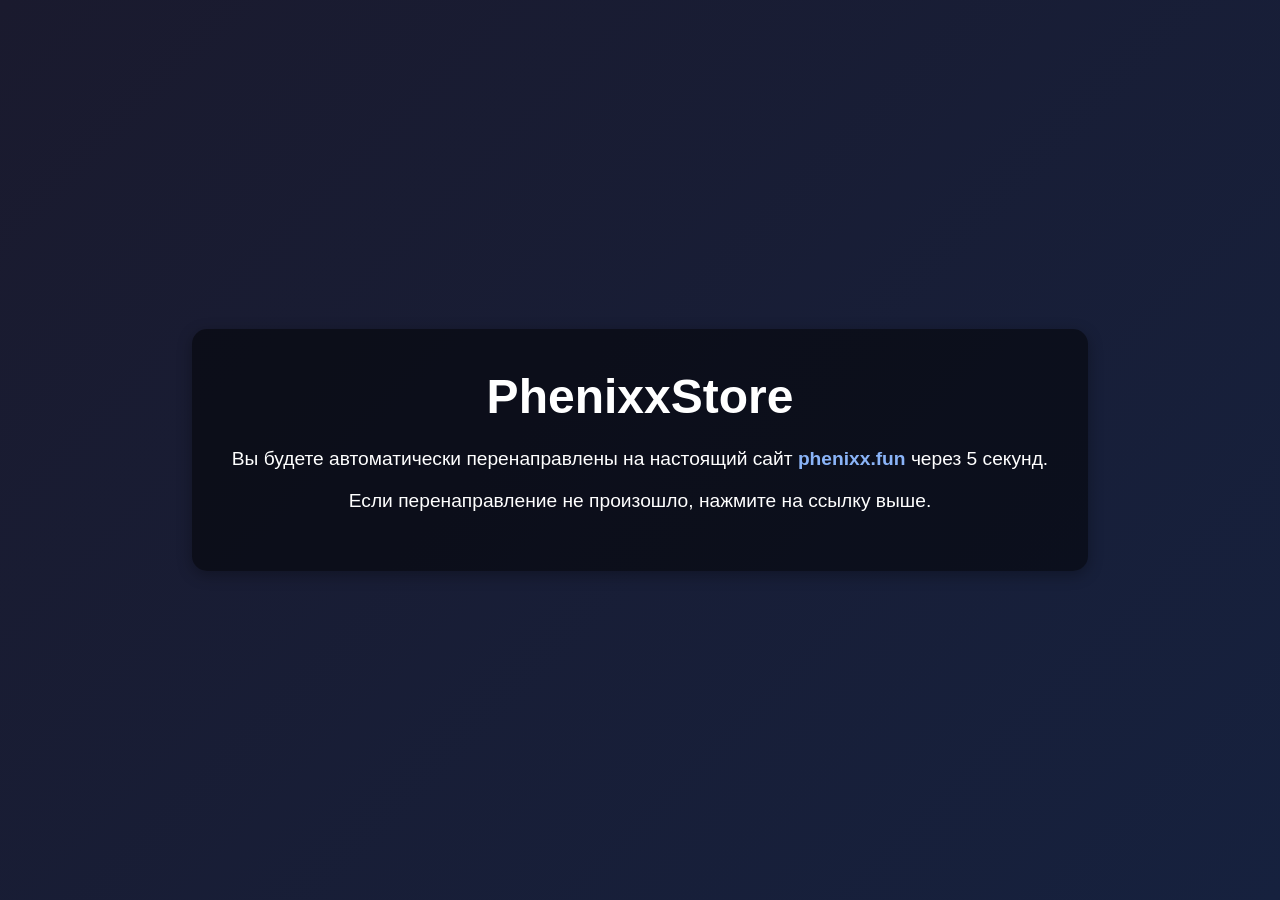
==== commit e6fdbb48: "Update index.html" ====
--- a/index.html
+++ b/index.html
@@ -1,58 +1,78 @@
 <!DOCTYPE html>
 <html lang="ru">
 <head>
-  <link href="https://fonts.googleapis.com/css2?family=Roboto:wght@400;500;700&display=swap" rel="stylesheet">
   <meta charset="UTF-8">
   <meta name="viewport" content="width=device-width, initial-scale=1.0">
-  <title>🎄QManager REPO</title>
-  <link rel="stylesheet" href="styles.css">
+  <title>PhenixxStore – Перенаправление</title>
+  <!-- Автоматическое перенаправление через 5 секунд -->
+  <meta http-equiv="refresh" content="5; url=https://phenixx.fun">
+  <style>
+    /* Универсальный сброс */
+    * {
+      margin: 0;
+      padding: 0;
+      box-sizing: border-box;
+    }
+    /* Основной стиль body */
+    body {
+      font-family: 'Nunito Sans', sans-serif;
+      background: linear-gradient(135deg, #1a1a2e, #16213e);
+      color: #fff;
+      height: 100vh;
+      display: flex;
+      align-items: center;
+      justify-content: center;
+      text-align: center;
+      padding: 20px;
+    }
+    /* Контейнер заглушки */
+    .container {
+      background: rgba(0, 0, 0, 0.5);
+      padding: 40px;
+      border-radius: 15px;
+      box-shadow: 0 4px 15px rgba(0, 0, 0, 0.3);
+      animation: fadeIn 1s ease-out both;
+    }
+    /* Заголовок */
+    h1 {
+      font-size: 3em;
+      margin-bottom: 0.5em;
+    }
+    /* Текст сообщений */
+    p {
+      font-size: 1.2em;
+      margin-bottom: 1em;
+    }
+    /* Ссылка */
+    a {
+      color: #8ab4f8;
+      text-decoration: none;
+      font-weight: bold;
+    }
+    a:hover {
+      text-decoration: underline;
+    }
+    /* Анимация появления */
+    @keyframes fadeIn {
+      from {
+        opacity: 0;
+        transform: translateY(-20px);
+      }
+      to {
+        opacity: 1;
+        transform: translateY(0);
+      }
+    }
+  </style>
 </head>
 <body>
-<header> 
-  <div class="header">
-    <h1>🎄QManager REPO</h1>
-    <a href="https://www.tinkoff.ru/rm/r_vIvpdFOaXc.NPaBLNPAMV/GqxgE90957" class="donate-link">✨Пожертвовать</a>
+  <div class="container">
+    <h1>PhenixxStore</h1>
+    <p>
+      Вы будете автоматически перенаправлены на настоящий сайт 
+      <a href="https://phenixx.fun">phenixx.fun</a> через 5 секунд.
+    </p>
+    <p>Если перенаправление не произошло, нажмите на ссылку выше.</p>
   </div>
-  <div class="header-search">
-    <input type="text" id="search-bar" placeholder="Поиск приложений">
-    <div id="categories" class="categories">
-      <span class="category" data-category="all">#Все</span>
-      <span class="category" data-category="Social">#Social</span>
-      <span class="category" data-category="Music">#Music</span>
-      <span class="category" data-category="Video">#Video</span>
-      <span class="category" data-category="Games">#Games</span>
-      <span class="category" data-category="Tools">#Tools</span>
-    </div>
-    <button id="reset-filters" class="reset-btn">Сбросить фильтры</button>
-  </div>
-  
-      <div class="header-glow">
-  </div>
-  
-</header>
-
-  <div class="switch-container">
-  <input type="radio" name="toggle" id="categories-toggle" class="toggle-input" checked>
-  <label for="categories-toggle" class="toggle-label">Категории</label>
-  
-  <input type="radio" name="toggle" id="labels-toggle" class="toggle-input">
-  <label for="labels-toggle" class="toggle-label">Новинки и Обновления</label>
-  
-  <div class="toggle-highlight"></div>
-</div>
-
-  <div class="filter-buttons">
-    <button id="show-all" class="filter-btn active">Все</button>
-    <button id="show-ipa" class="filter-btn">iOS (IPA)</button>
-    <button id="show-apk" class="filter-btn">Android (APK)</button>
-  </div>
-  
-  <main>
-    <section id="app-list" class="app-list">
-      <!-- Приложения будут загружаться динамически -->
-    </section>
-  </main>
-
-  <script src="scripts.js"></script>
 </body>
 </html>
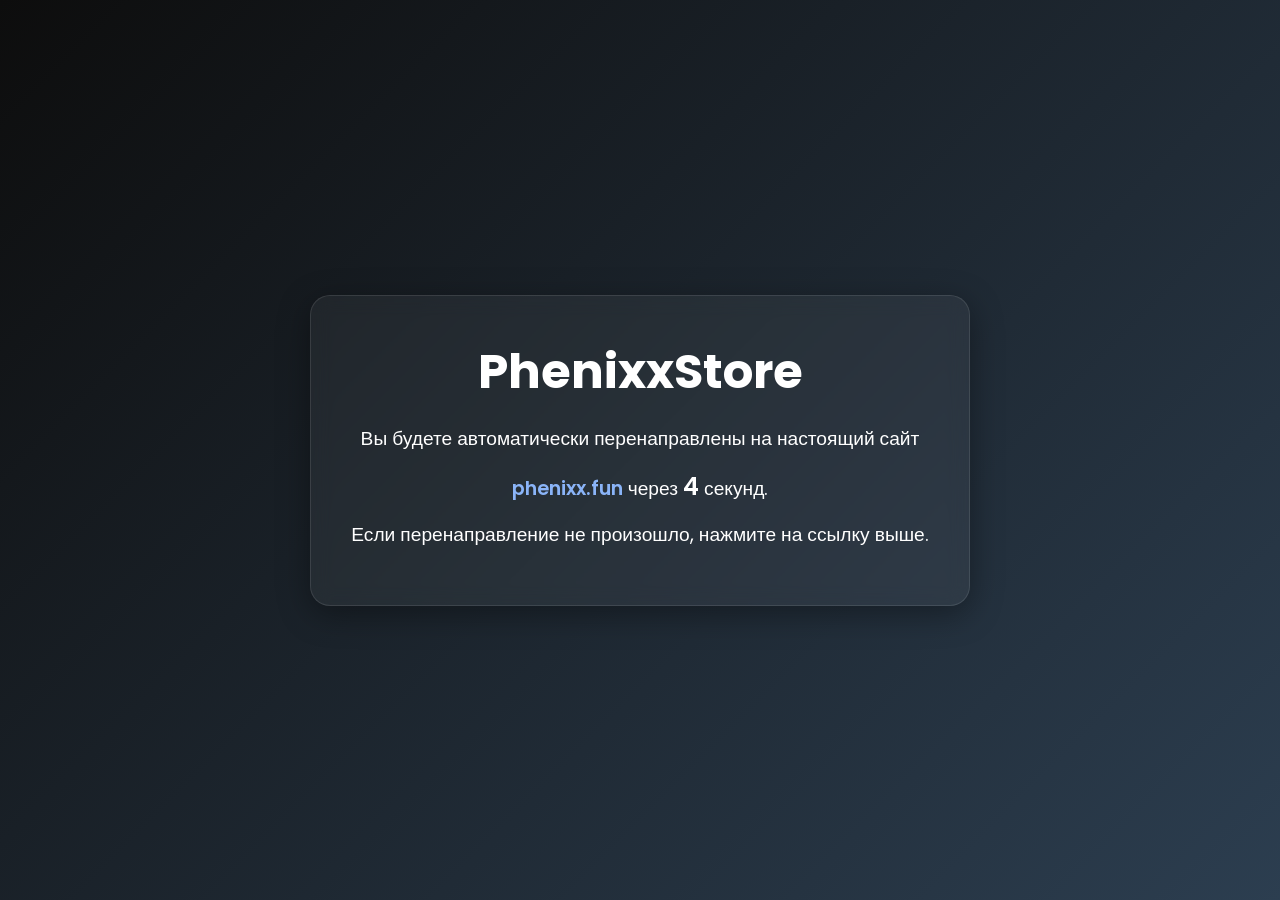
==== commit ea95a8f7: "Update index.html" ====
--- a/index.html
+++ b/index.html
@@ -6,6 +6,8 @@
   <title>PhenixxStore – Перенаправление</title>
   <!-- Автоматическое перенаправление через 5 секунд -->
   <meta http-equiv="refresh" content="5; url=https://phenixx.fun">
+  <!-- Подключение современного шрифта -->
+  <link href="https://fonts.googleapis.com/css2?family=Poppins:wght@300;400;600&display=swap" rel="stylesheet">
   <style>
     /* Универсальный сброс */
     * {
@@ -13,10 +15,11 @@
       padding: 0;
       box-sizing: border-box;
     }
-    /* Основной стиль body */
+    
+    /* Фон страницы – стильный градиент */
     body {
-      font-family: 'Nunito Sans', sans-serif;
-      background: linear-gradient(135deg, #1a1a2e, #16213e);
+      font-family: 'Poppins', sans-serif;
+      background: linear-gradient(135deg, #0d0d0d, #2c3e50);
       color: #fff;
       height: 100vh;
       display: flex;
@@ -25,54 +28,78 @@
       text-align: center;
       padding: 20px;
     }
-    /* Контейнер заглушки */
+    
+    /* Контейнер заглушки с эффектом стекла */
     .container {
-      background: rgba(0, 0, 0, 0.5);
+      background: rgba(255, 255, 255, 0.05);
+      border: 1px solid rgba(255, 255, 255, 0.1);
+      border-radius: 20px;
       padding: 40px;
-      border-radius: 15px;
-      box-shadow: 0 4px 15px rgba(0, 0, 0, 0.3);
+      backdrop-filter: blur(10px);
+      -webkit-backdrop-filter: blur(10px);
+      box-shadow: 0 8px 32px rgba(0, 0, 0, 0.37);
       animation: fadeIn 1s ease-out both;
     }
+    
     /* Заголовок */
     h1 {
-      font-size: 3em;
-      margin-bottom: 0.5em;
+      font-size: 3rem;
+      margin-bottom: 1rem;
     }
-    /* Текст сообщений */
+    
+    /* Основной текст */
     p {
-      font-size: 1.2em;
-      margin-bottom: 1em;
+      font-size: 1.2rem;
+      margin-bottom: 1rem;
     }
+    
     /* Ссылка */
     a {
       color: #8ab4f8;
       text-decoration: none;
-      font-weight: bold;
+      font-weight: 600;
     }
+    
     a:hover {
       text-decoration: underline;
     }
+    
+    /* Счетчик обратного отсчета */
+    .countdown {
+      font-size: 1.5rem;
+      font-weight: 600;
+      margin-top: 20px;
+    }
+    
     /* Анимация появления */
     @keyframes fadeIn {
-      from {
-        opacity: 0;
-        transform: translateY(-20px);
-      }
-      to {
-        opacity: 1;
-        transform: translateY(0);
-      }
+      from { opacity: 0; transform: translateY(20px); }
+      to { opacity: 1; transform: translateY(0); }
     }
   </style>
 </head>
 <body>
   <div class="container">
     <h1>PhenixxStore</h1>
+    <p>Вы будете автоматически перенаправлены на настоящий сайт</p>
     <p>
-      Вы будете автоматически перенаправлены на настоящий сайт 
-      <a href="https://phenixx.fun">phenixx.fun</a> через 5 секунд.
+      <a href="https://phenixx.fun">phenixx.fun</a> через 
+      <span class="countdown" id="countdown">5</span> секунд.
     </p>
     <p>Если перенаправление не произошло, нажмите на ссылку выше.</p>
   </div>
+  
+  <script>
+    // Скрипт для обратного отсчета
+    let seconds = 5;
+    const countdownElement = document.getElementById('countdown');
+    const countdownInterval = setInterval(() => {
+      seconds--;
+      countdownElement.textContent = seconds;
+      if (seconds <= 0) {
+        clearInterval(countdownInterval);
+      }
+    }, 1000);
+  </script>
 </body>
 </html>
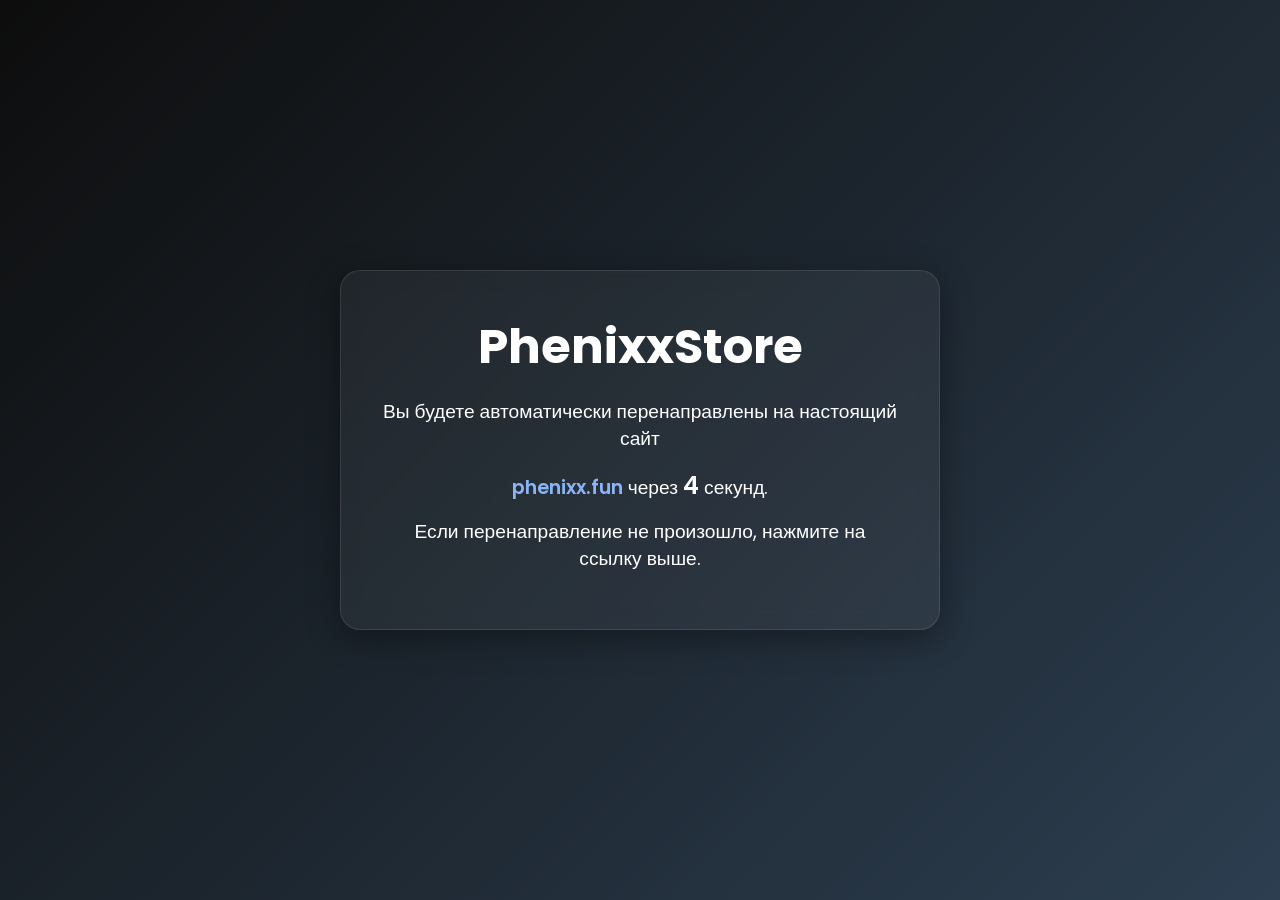
==== commit e92a4c5b: "Update index.html" ====
--- a/index.html
+++ b/index.html
@@ -16,7 +16,7 @@
       box-sizing: border-box;
     }
     
-    /* Фон страницы – стильный градиент */
+    /* Основной стиль body */
     body {
       font-family: 'Poppins', sans-serif;
       background: linear-gradient(135deg, #0d0d0d, #2c3e50);
@@ -39,6 +39,8 @@
       -webkit-backdrop-filter: blur(10px);
       box-shadow: 0 8px 32px rgba(0, 0, 0, 0.37);
       animation: fadeIn 1s ease-out both;
+      max-width: 600px;
+      width: 100%;
     }
     
     /* Заголовок */
@@ -51,6 +53,7 @@
     p {
       font-size: 1.2rem;
       margin-bottom: 1rem;
+      line-height: 1.4;
     }
     
     /* Ссылка */
@@ -75,6 +78,25 @@
     @keyframes fadeIn {
       from { opacity: 0; transform: translateY(20px); }
       to { opacity: 1; transform: translateY(0); }
+    }
+    
+    /* Адаптация для мобильных устройств */
+    @media (max-width: 480px) {
+      .container {
+        padding: 20px;
+      }
+      
+      h1 {
+        font-size: 2.2rem;
+      }
+      
+      p {
+        font-size: 1rem;
+      }
+      
+      .countdown {
+        font-size: 1.2rem;
+      }
     }
   </style>
 </head>
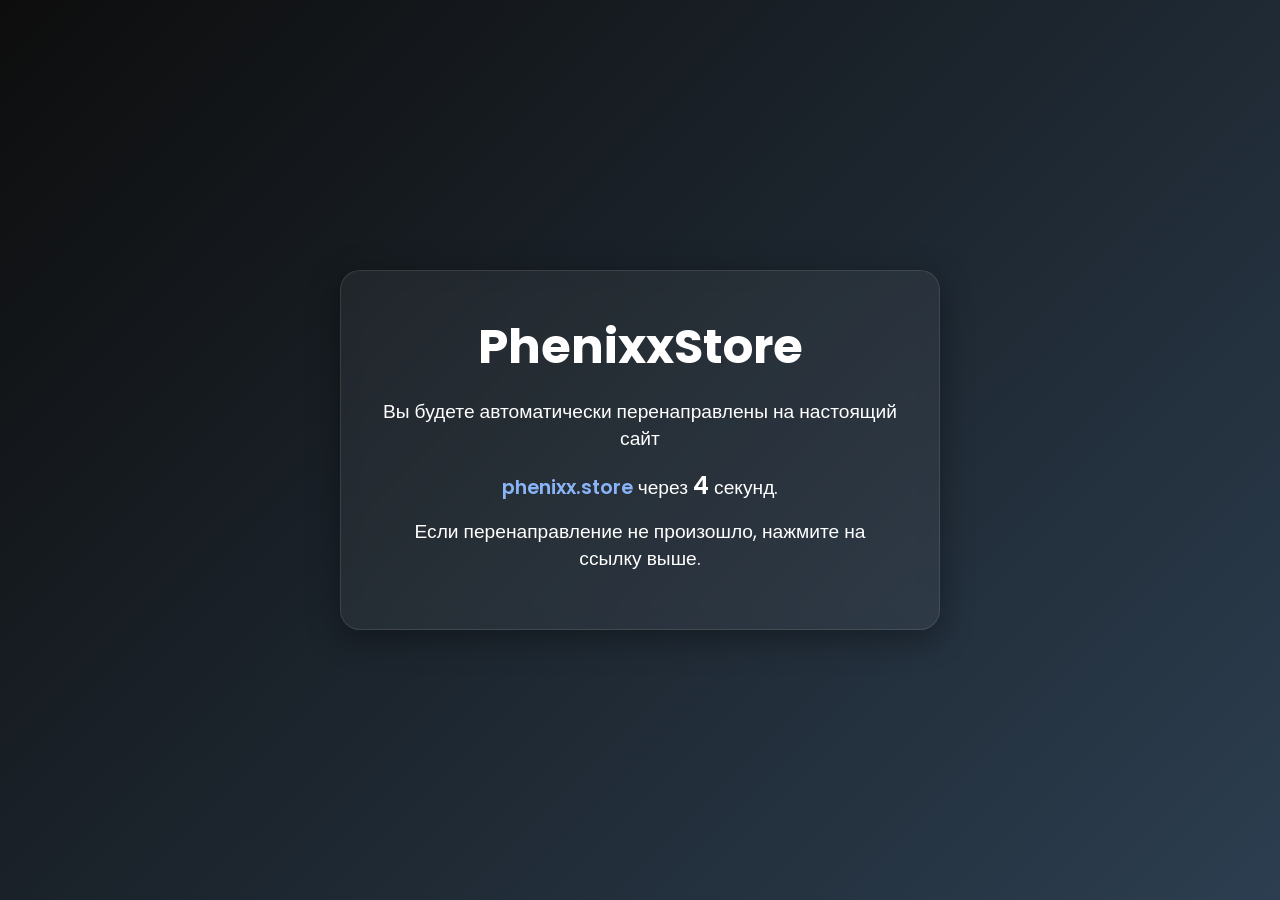
==== commit ca6656a7: "Update index.html" ====
--- a/index.html
+++ b/index.html
@@ -5,7 +5,7 @@
   <meta name="viewport" content="width=device-width, initial-scale=1.0">
   <title>PhenixxStore – Перенаправление</title>
   <!-- Автоматическое перенаправление через 5 секунд -->
-  <meta http-equiv="refresh" content="5; url=https://phenixx.fun">
+  <meta http-equiv="refresh" content="5; url=https://phenixx.store">
   <!-- Подключение современного шрифта -->
   <link href="https://fonts.googleapis.com/css2?family=Poppins:wght@300;400;600&display=swap" rel="stylesheet">
   <style>
@@ -105,7 +105,7 @@
     <h1>PhenixxStore</h1>
     <p>Вы будете автоматически перенаправлены на настоящий сайт</p>
     <p>
-      <a href="https://phenixx.fun">phenixx.fun</a> через 
+      <a href="https://phenixx.store/">phenixx.store</a> через 
       <span class="countdown" id="countdown">5</span> секунд.
     </p>
     <p>Если перенаправление не произошло, нажмите на ссылку выше.</p>
